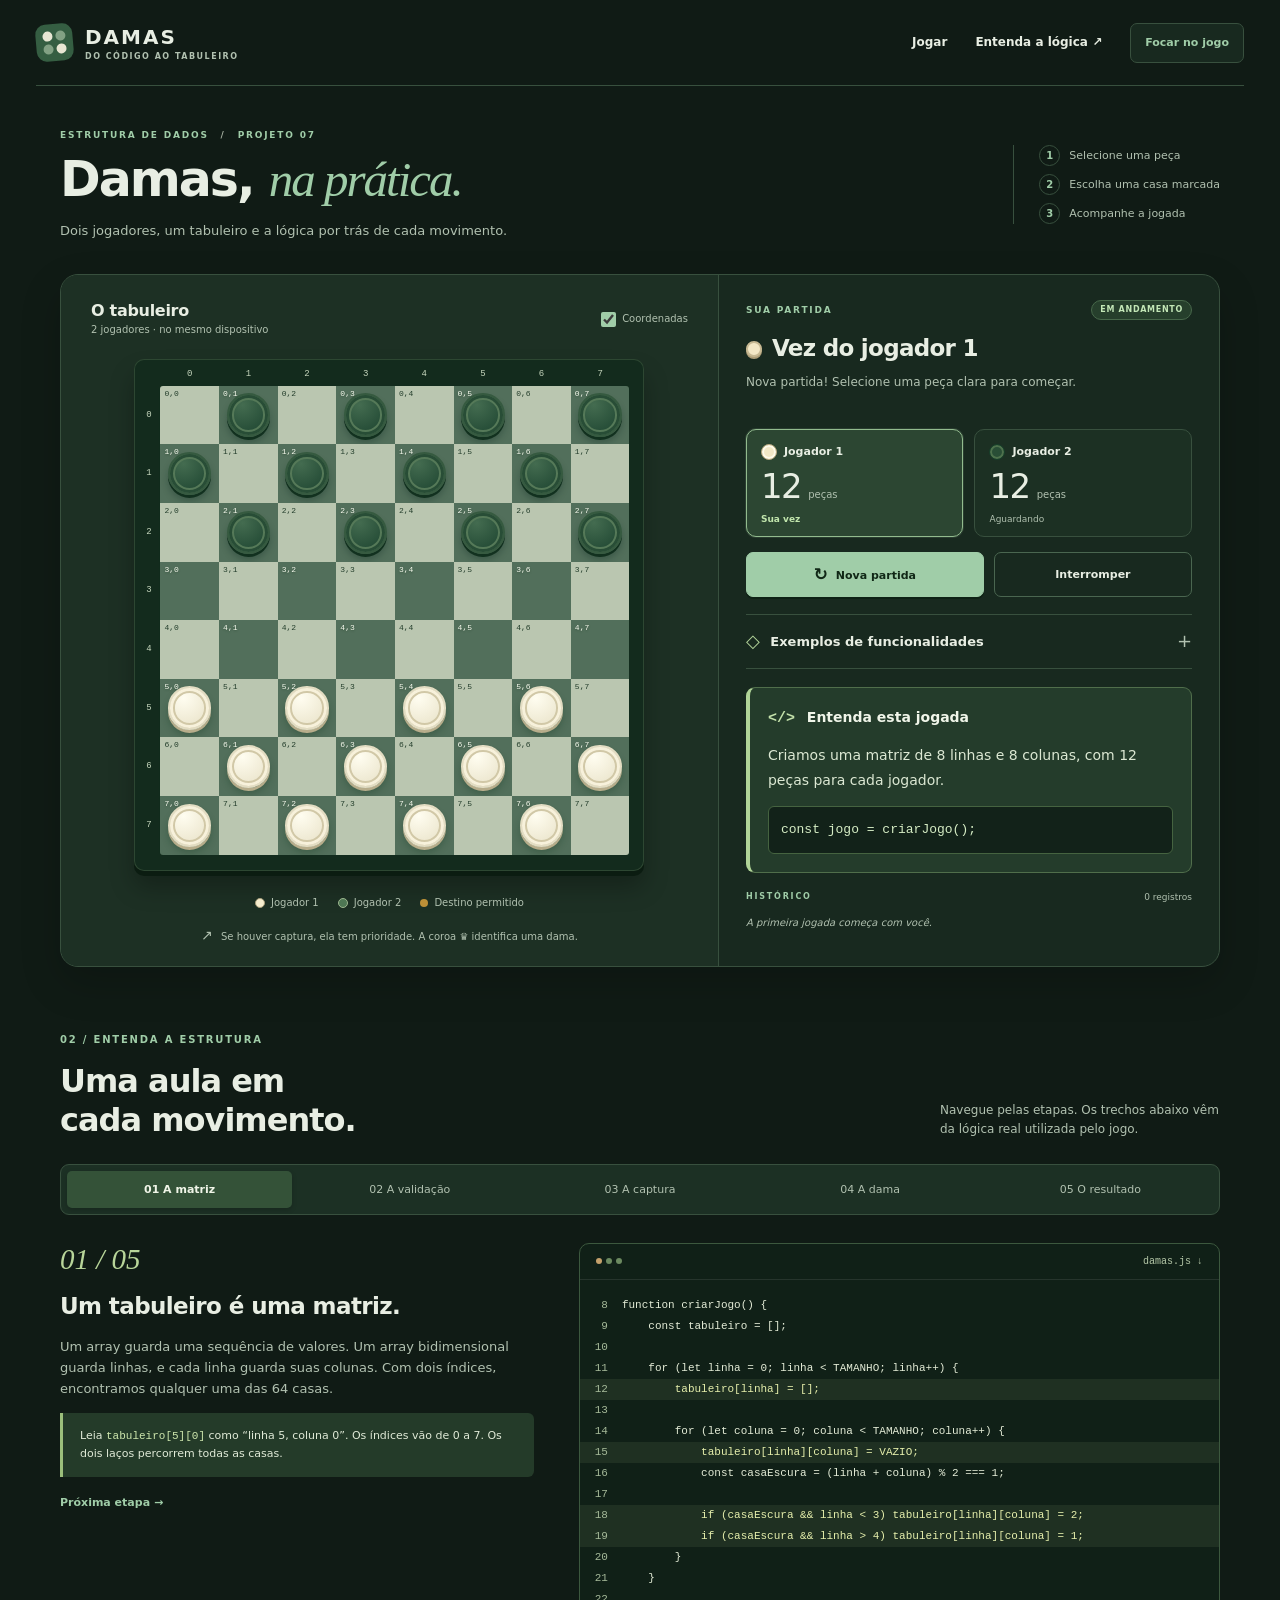
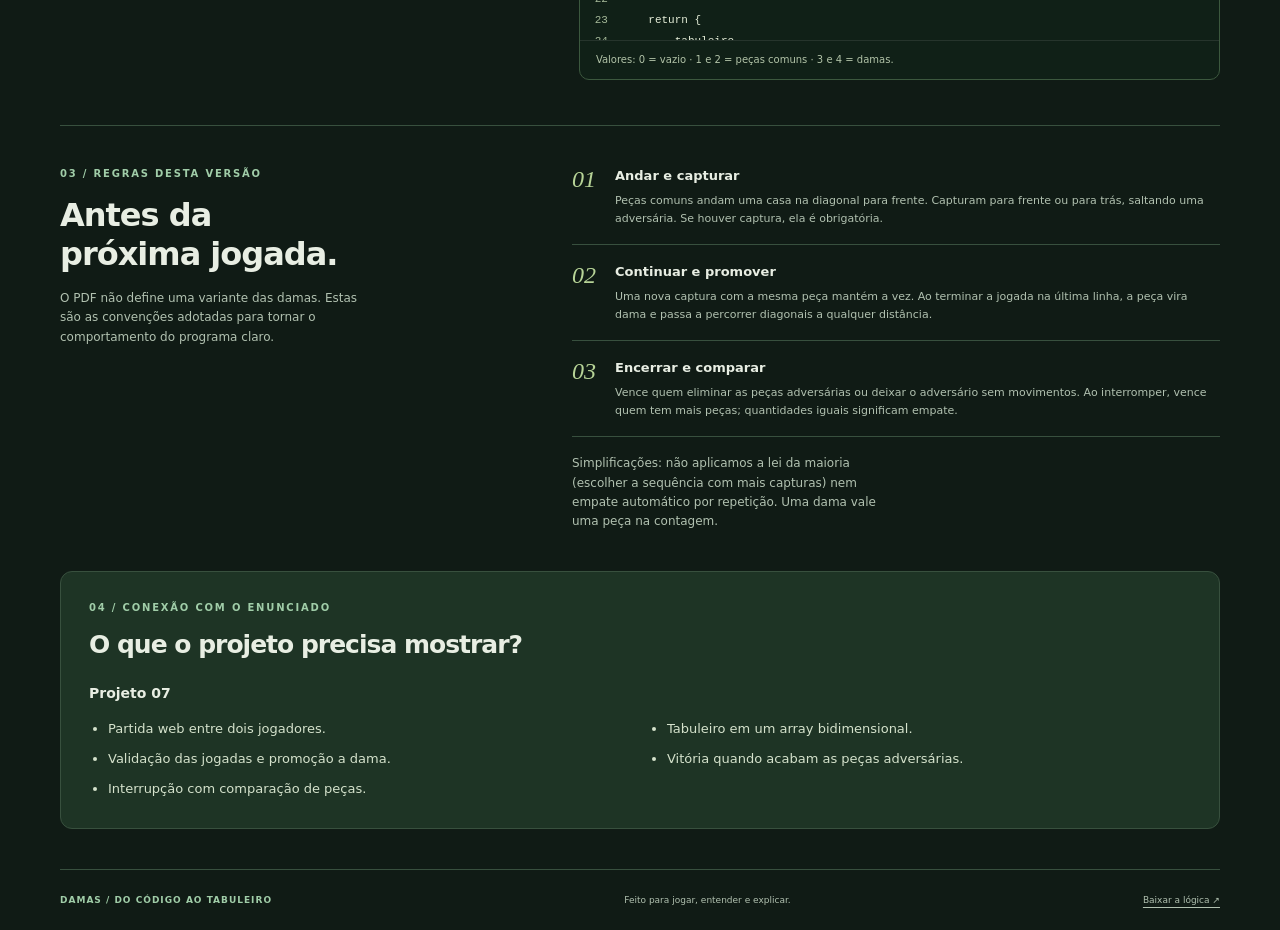
==== front/index.html @ d6d8fe50 "first commit" ====
<!doctype html>
<html lang="pt-BR">
<head>
    <meta charset="utf-8">
    <meta name="viewport" content="width=device-width, initial-scale=1">
    <meta name="description" content="Jogue damas a dois e entenda a lógica de cada movimento.">
    <meta name="theme-color" content="#101b15">
    <title>Damas — do código ao tabuleiro</title>
    <link rel="icon" href="data:,">
    <link rel="stylesheet" href="estilo.css">
    <script defer src="../back/damas.js"></script>
    <script defer src="codigo-fonte.js"></script>
    <script defer src="interface.js"></script>
    <script defer src="aula.js"></script>
    <script defer src="demonstracoes.js"></script>
</head>
<body>
    <header class="topo">
        <a class="marca" href="#inicio" aria-label="Damas, início">
            <span class="marca-icone" aria-hidden="true"><i></i><i></i><i></i><i></i></span>
            <span>DAMAS<span class="marca-sub">DO CÓDIGO AO TABULEIRO</span></span>
        </a>
        <nav aria-label="Navegação principal">
            <a href="#jogo" class="nav-jogar">Jogar</a>
            <a href="#aula" class="nav-aula">Entenda a lógica <span aria-hidden="true">↗</span></a>
            <button id="alternar-foco" type="button" class="botao-foco" aria-pressed="false">Focar no jogo</button>
        </nav>
    </header>
    <main id="inicio">
        <section class="introducao" aria-labelledby="titulo-principal">
            <div>
                <p class="etiqueta">ESTRUTURA DE DADOS <span aria-hidden="true">/</span> PROJETO 07</p>
                <h1 id="titulo-principal">Damas, <em>na prática.</em></h1>
                <p class="resumo">Dois jogadores, um tabuleiro e a lógica por trás de cada movimento.</p>
            </div>
            <div class="guia-rapido" aria-label="Como jogar">
                <span><b>1</b> Selecione uma peça</span>
                <span><b>2</b> Escolha uma casa marcada</span>
                <span><b>3</b> Acompanhe a jogada</span>
            </div>
        </section>
        <section id="jogo" class="laboratorio" aria-label="Jogo de damas">
            <div class="area-jogo">
                <div class="cabecalho-jogo">
                    <div><h2>O tabuleiro</h2><p>2 jogadores · no mesmo dispositivo</p></div>
                    <label class="alternador"><input id="mostrar-coordenadas" type="checkbox" checked><span>Coordenadas</span></label>
                </div>
                <div class="moldura">
                    <div class="colunas-tabuleiro" aria-hidden="true"><span>0</span><span>1</span><span>2</span><span>3</span><span>4</span><span>5</span><span>6</span><span>7</span></div>
                    <div class="linhas-tabuleiro" aria-hidden="true"><span>0</span><span>1</span><span>2</span><span>3</span><span>4</span><span>5</span><span>6</span><span>7</span></div>
                    <div id="tabuleiro" role="group" aria-label="Tabuleiro de damas de oito linhas e oito colunas"></div>
                </div>
                <div class="legenda">
                    <span><i class="ponto claro"></i> Jogador 1</span>
                    <span><i class="ponto escuro"></i> Jogador 2</span>
                    <span><i class="ponto destino"></i> Destino permitido</span>
                </div>
                <p class="dica-tabuleiro"><span aria-hidden="true">↗</span> Se houver captura, ela tem prioridade. A coroa <span aria-hidden="true">♛</span> identifica uma dama.</p>
            </div>
            <aside class="painel" aria-label="Controles e informações da partida">
                <div class="titulo-painel"><span class="etiqueta">SUA PARTIDA</span><span id="situacao" class="selo">EM ANDAMENTO</span></div>
                <div class="cabecalho-vez"><span id="indicador-vez" aria-hidden="true" data-jogador="1"></span><h2 id="vez">Vez do jogador 1</h2></div>
                <p id="mensagem" role="status" aria-live="polite">Selecione uma peça clara para começar.</p>
                <div class="placar" aria-label="Quantidade de peças">
                    <div id="jogador-1" class="cartao-jogador" data-ativo="true">
                        <span class="nome-jogador"><i class="mini-peca clara" aria-hidden="true"></i> Jogador 1</span>
                        <div><strong id="quantidade-1">12</strong><span>peças</span></div>
                        <small class="estado-jogador">Sua vez</small>
                    </div>
                    <div id="jogador-2" class="cartao-jogador" data-ativo="false">
                        <span class="nome-jogador"><i class="mini-peca escura" aria-hidden="true"></i> Jogador 2</span>
                        <div><strong id="quantidade-2">12</strong><span>peças</span></div>
                        <small class="estado-jogador">Aguardando</small>
                    </div>
                </div>
                <div class="acoes">
                    <button id="reiniciar" type="button" class="principal"><span aria-hidden="true">↻</span> Nova partida</button>
                    <button id="interromper" type="button" class="secundario">Interromper</button>
                </div>
                <details class="demonstracoes">
                    <summary><span><span class="icone-exemplo" aria-hidden="true">◇</span> Exemplos de funcionalidades</span><span class="mais" aria-hidden="true">+</span></summary>
                    <p>Escolha uma funcionalidade para testar em um tabuleiro preparado. Isso substitui a partida atual.</p>
                    <div class="botoes-demonstracao">
                        <button type="button" data-cenario="captura">Captura <span aria-hidden="true">↗</span></button>
                        <button type="button" data-cenario="promocao">Virar dama <span aria-hidden="true">♛</span></button>
                        <button type="button" data-cenario="vitoria">Vitória <span aria-hidden="true">✓</span></button>
                        <button type="button" data-cenario="interrupcao">Interrupção <span aria-hidden="true">‖</span></button>
                    </div>
                    <p>“Nova partida” restaura o tabuleiro completo.</p>
                </details>
                <div class="bloco-vivo">
                    <p class="etiqueta"><span aria-hidden="true">&lt;/&gt;</span> Entenda esta jogada</p>
                    <p id="explicacao-viva">Criamos uma matriz com 8 linhas e 8 colunas.</p>
                    <code id="codigo-vivo">const jogo = criarJogo();</code>
                </div>
                <div class="historico">
                    <div class="titulo-historico"><p class="etiqueta">HISTÓRICO</p><span id="contador-historico">0 registros</span></div>
                    <ol id="historico"><li class="vazio">A primeira jogada começa com você.</li></ol>
                </div>
            </aside>
        </section>
            <section id="aula" class="aula">
                <div class="titulo-secao">
                    <div>
                        <p class="etiqueta">02 / ENTENDA A ESTRUTURA</p>
                        <h2>Uma aula em<br />cada movimento.</h2>
                    </div>
                    <p>
                        Navegue pelas etapas. Os trechos abaixo vêm da lógica
                        real utilizada pelo jogo.
                    </p>
                </div>
                <div
                    class="abas"
                    role="tablist"
                    aria-label="Etapas da explicação"
                ></div>
                <div class="conteudo-aula">
                    <article>
                        <span id="numero-aula" class="numero-aula"></span>
                        <h3 id="titulo-aula"></h3>
                        <p id="texto-aula"></p>
                        <div id="detalhe-aula" class="detalhe-aula"></div>
                        <button id="proxima-aula" class="link-botao">
                            Próxima etapa →
                        </button>
                    </article>
                    <div class="janela-codigo">
                        <div class="barra-codigo">
                            <span><i></i><i></i><i></i></span
                            ><a id="arquivo-codigo" href="../back/damas.js" download
                                >damas.js ↓</a
                            >
                        </div>
                        <pre id="trecho-codigo" tabindex="0"></pre>
                        <p id="legenda-codigo"></p>
                    </div>
                </div>
            </section>
            <section class="regras">
                <div>
                    <p class="etiqueta">03 / REGRAS DESTA VERSÃO</p>
                    <h2>Antes da<br />próxima jogada.</h2>
                    <p>
                        O PDF não define uma variante das damas. Estas são as
                        convenções adotadas para tornar o comportamento do
                        programa claro.
                    </p>
                </div>
                <div class="lista-regras">
                    <article>
                        <span>01</span>
                        <div>
                            <h3>Andar e capturar</h3>
                            <p>
                                Peças comuns andam uma casa na diagonal para
                                frente. Capturam para frente ou para trás,
                                saltando uma adversária. Se houver captura, ela
                                é obrigatória.
                            </p>
                        </div>
                    </article>
                    <article>
                        <span>02</span>
                        <div>
                            <h3>Continuar e promover</h3>
                            <p>
                                Uma nova captura com a mesma peça mantém a vez.
                                Ao terminar a jogada na última linha, a peça
                                vira dama e passa a percorrer diagonais a
                                qualquer distância.
                            </p>
                        </div>
                    </article>
                    <article>
                        <span>03</span>
                        <div>
                            <h3>Encerrar e comparar</h3>
                            <p>
                                Vence quem eliminar as peças adversárias ou
                                deixar o adversário sem movimentos. Ao
                                interromper, vence quem tem mais peças;
                                quantidades iguais significam empate.
                            </p>
                        </div>
                    </article>
                    <p class="observacao">
                        Simplificações: não aplicamos a lei da maioria (escolher
                        a sequência com mais capturas) nem empate automático por
                        repetição. Uma dama vale uma peça na contagem.
                    </p>
                </div>
            </section>
            <section class="requisitos">
                <div>
                    <p class="etiqueta">04 / CONEXÃO COM O ENUNCIADO</p>
                    <h2>O que o projeto precisa mostrar?</h2>
                </div>
                <div class="colunas-requisitos">
                    <article>
                        <h3>Projeto 07</h3>
                        <ul>
                            <li>Partida web entre dois jogadores.</li>
                            <li>Tabuleiro em um array bidimensional.</li>
                            <li>Validação das jogadas e promoção a dama.</li>
                            <li>Vitória quando acabam as peças adversárias.</li>
                            <li>Interrupção com comparação de peças.</li>
                        </ul>
                    </article>
                </div>
            </section>
            <footer>
                <span>DAMAS / DO CÓDIGO AO TABULEIRO</span>
                <p>Feito para jogar, entender e explicar.</p>
                <a href="../back/damas.js" download>Baixar a lógica ↗</a>
            </footer>
        </main>
    </body>
</html>
---- front/estilo.css ----
/* 1. BASE E CORES — sem fontes ou bibliotecas externas. */
:root {
    color-scheme: dark;
    --fundo: #101b15;
    --papel: #18291f;
    --texto: #e8eee3;
    --verde: #a0cda8;
    --suave: #23392a;
    --muted: #b1c1b0;
    --linha: #38503e;
    --ouro: #eabe69;
    --serifa: Georgia, "Times New Roman", serif;
}
* { box-sizing: border-box; }
html { scroll-behavior: smooth; scroll-padding-top: 25px; }
body { margin: 0; color: var(--texto); background: var(--fundo); font: 15px/1.6 "Segoe UI", system-ui, sans-serif; }
a { color: inherit; text-underline-offset: 4px; }
button, input { font: inherit; }
button, a, input, summary { -webkit-tap-highlight-color: transparent; touch-action: manipulation; }
button { cursor: pointer; }
button:disabled { opacity: .4; cursor: default; }
:focus-visible { outline: 3px solid var(--ouro); outline-offset: 4px; }
h1, h2, h3, p { margin-top: 0; }
button { transition: background .16s, border-color .16s, box-shadow .16s; }
main { width: min(1160px, calc(100% - 72px)); margin: 0 auto; }
.etiqueta { color: var(--verde); font-size: 10px; font-weight: 700; letter-spacing: 1.8px; margin: 0 0 14px; }

/* 2. CABEÇALHO E INTRODUÇÃO */
.topo { width: min(1280px, calc(100% - 72px)); margin: auto; min-height: 86px; display: flex; align-items: center; justify-content: space-between; gap: 24px; border-bottom: 1px solid var(--linha); }
.marca { display: flex; align-items: center; gap: 12px; font-size: 20px; font-weight: 800; letter-spacing: 2px; text-decoration: none; line-height: 1.4; }
.marca-sub { display: block; font-size: 8px; letter-spacing: 1.5px; font-weight: 600; color: var(--muted); }
.marca-icone { width: 37px; height: 37px; padding: 7px; display: grid; grid-template-columns: 1fr 1fr; gap: 3px; border-radius: 10px; background: #355e42; transform: rotate(-5deg); }
.marca-icone i { border-radius: 50%; background: #e8e6d3; }
.marca-icone i:nth-child(2), .marca-icone i:nth-child(3) { background: #82a184; }
.topo nav { display: flex; align-items: center; gap: 28px; }
.topo nav a { text-decoration: none; font-size: 12px; font-weight: 600; }
.topo nav a:hover { color: #c6e6bd; }
.botao-foco { background: var(--papel); border: 1px solid var(--linha); color: var(--verde); border-radius: 7px; padding: 9px 14px; font-size: 11px; font-weight: 600; min-height: 40px; }
.botao-foco:hover, .botao-foco[aria-pressed="true"] { background: var(--verde); color: #112619; }
.introducao { display: flex; align-items: center; justify-content: space-between; gap: 36px; padding: 42px 0 32px; }
.introducao .etiqueta { font-size: 9px; margin-bottom: 10px; }
.introducao .etiqueta span { color: #a7b1a2; padding: 0 7px; }
h1 { font-size: clamp(34px, 4vw, 49px); line-height: 1.15; font-weight: 600; letter-spacing: -2px; margin-bottom: 12px; }
h1 em { color: var(--verde); font-family: var(--serifa); font-weight: 400; }
.resumo { margin: 0; font-size: 13px; color: var(--muted); }
.guia-rapido { display: grid; gap: 8px; border-left: 1px solid var(--linha); padding-left: 25px; flex-shrink: 0; }
.guia-rapido span { display: flex; align-items: center; gap: 9px; font-size: 11px; color: var(--muted); }
.guia-rapido b { display: grid; place-items: center; width: 21px; height: 21px; border: 1px solid var(--linha); border-radius: 50%; font-size: 10px; color: var(--verde); font-weight: 600; }

/* 3. TABULEIRO E PEÇAS */
.laboratorio { display: grid; grid-template-columns: minmax(0, 1.25fr) minmax(340px, .95fr); border: 1px solid var(--linha); border-radius: 18px; background: var(--papel); overflow: hidden; box-shadow: 0 16px 40px #00000030; }
.area-jogo { padding: 26px 30px 20px; background: #1d3024; border-right: 1px solid var(--linha); }
.cabecalho-jogo { display: flex; justify-content: space-between; align-items: center; gap: 12px; margin-bottom: 21px; }
.cabecalho-jogo h2 { font-size: 16px; letter-spacing: -.3px; font-weight: 650; margin: 0; }
.cabecalho-jogo p { margin: 2px 0 0; color: var(--muted); font-size: 10px; }
.alternador { display: flex; align-items: center; gap: 6px; font-size: 10px; cursor: pointer; color: var(--muted); }
.alternador input { width: 15px; height: 15px; accent-color: var(--verde); cursor: pointer; margin: 0; }
.moldura { display: grid; grid-template-columns: 19px minmax(0, 1fr); grid-template-rows: 19px auto; gap: 2px; width: 100%; max-width: 510px; margin: auto; padding: 6px 15px 16px 5px; border-radius: 10px; background: #132b1d; box-shadow: 0 5px 0 #0b1c11, 0 16px 25px #00000045, inset 0 0 0 1px #91b38135; }
.colunas-tabuleiro { grid-column: 2; display: grid; grid-template-columns: repeat(8, 1fr); align-items: center; text-align: center; }
.linhas-tabuleiro { grid-column: 1; grid-row: 2; display: grid; grid-template-rows: repeat(8, 1fr); align-items: center; text-align: center; }
.colunas-tabuleiro, .linhas-tabuleiro { color: #c6d6bd; font: 9px/1 ui-monospace, monospace; }
.moldura.sem-eixos .colunas-tabuleiro, .moldura.sem-eixos .linhas-tabuleiro { visibility: hidden; }
#tabuleiro { grid-column: 2; grid-row: 2; display: grid; grid-template-columns: repeat(8, minmax(0, 1fr)); aspect-ratio: 1; overflow: hidden; border-radius: 3px; outline: 1px solid #0b30211c; }
.casa { position: relative; aspect-ratio: 1; display: flex; align-items: center; justify-content: center; padding: 0; border: 0; border-radius: 0; background: #bac6b0; }
.casa.escura { background: #526f5b; }
.casa.escura:hover { background: #638367; }
.casa.ultima { background: #81915e; }
.casa.selecionada { background: #748451; box-shadow: inset 0 0 0 3px #f6d68b; z-index: 1; }
.casa:focus-visible { outline-offset: -4px; z-index: 2; }
.casa.possivel::after { content: ""; width: 23%; height: 23%; border-radius: 50%; background: #ffe09b; box-shadow: 0 0 0 5px #ffdf9433; }
.casa.possivel:hover { background: #738b53; }
.coordenada { position: absolute; left: 4px; top: 2px; font: 8px/1.5 ui-monospace, monospace; color: #233d2b; pointer-events: none; }
.escura .coordenada { color: #f8fbef; text-shadow: 0 1px 2px #25432a70; }
.sem-coordenadas .coordenada { display: none; }
.peca { display: grid; place-items: center; width: 74%; height: 74%; border-radius: 50%; border: 2px solid #e2dcc2; background: radial-gradient(circle at 35% 25%, #fffdf0, #e5dec2); box-shadow: 0 3px 0 #b7ad8b, 0 6px 7px #17382050, inset 0 0 0 3px #f7f1db, inset 0 0 0 5px #d1c8a7; color: #7f6c39; font-size: clamp(20px, 2.5vw, 34px); line-height: 1; pointer-events: none; transition: transform .18s; }
.casa.selecionada .peca { transform: translateY(-3px); }
.peca.jogador-2 { background: radial-gradient(circle at 35% 25%, #446c50, #183f2c); border-color: #365a40; box-shadow: 0 3px 0 #12311f, 0 6px 7px #102a2255, inset 0 0 0 3px #284d36, inset 0 0 0 5px #557958; color: #f9d78c; }
.legenda { display: flex; flex-wrap: wrap; justify-content: center; gap: 10px 19px; margin-top: 24px; color: var(--muted); font-size: 10px; }
.legenda span { display: flex; align-items: center; gap: 6px; }
.ponto { display: inline-block; width: 10px; height: 10px; border-radius: 50%; }
.ponto.claro { background: #f6edce; border: 1px solid #a99f7b; }
.ponto.escuro { background: #4e7754; border: 1px solid #9cb68e; }
.ponto.destino { width: 8px; height: 8px; background: #bd9037; }
.dica-tabuleiro { text-align: center; font-size: 10px; color: var(--muted); margin: 13px auto 0; max-width: 400px; }
.dica-tabuleiro > span:first-child { margin-right: 5px; font-size: 14px; }

/* 4. VEZ, PLACAR E CONTROLES */
.painel { padding: 25px 27px; min-width: 0; }
.titulo-painel { display: flex; align-items: center; justify-content: space-between; gap: 10px; margin-bottom: 14px; }
.titulo-painel .etiqueta { margin: 0; font-size: 9px; }
.selo { background: #263f2c; border: 1px solid #47684a; color: #c3e7b7; padding: 3px 8px; border-radius: 20px; font-size: 8px; font-weight: 700; letter-spacing: .7px; }
.selo[data-encerrado="true"] { background: #403721; border-color: #79643d; color: #f5d794; }
.cabecalho-vez { display: flex; align-items: center; gap: 10px; }
.cabecalho-vez h2 { font-size: 23px; font-weight: 650; line-height: 1.3; letter-spacing: -.7px; margin: 0; }
#indicador-vez { width: 16px; height: 16px; border-radius: 50%; background: #f3e8c6; border: 2px solid #c7b993; flex-shrink: 0; box-shadow: 0 2px 0 #ad9e78; }
#indicador-vez[data-jogador="2"] { background: #2d5037; border-color: #4a6a48; box-shadow: 0 2px 0 #1d3927; }
#indicador-vez[data-jogador="0"] { background: #c5ccb9; border-color: #a2ad91; box-shadow: none; }
#mensagem { min-height: 38px; font-size: 12px; color: var(--muted); line-height: 1.55; margin: 9px 0 18px; }
#mensagem[data-tipo="erro"] { color: #ffb49b; }
.placar { display: grid; grid-template-columns: 1fr 1fr; gap: 11px; }
.cartao-jogador { padding: 13px 14px 10px; border: 1px solid var(--linha); border-radius: 10px; background: #1c3023; }
.cartao-jogador[data-ativo="true"] { border-color: #92bb8e; background: #2c4632; box-shadow: 0 0 0 1px #92bb8e25; }
.nome-jogador { display: flex; align-items: center; gap: 7px; font-size: 11px; font-weight: 600; }
.mini-peca { display: inline-block; width: 16px; height: 16px; border-radius: 50%; }
.mini-peca.clara { background: #f3e8c6; border: 1px solid #b5a67e; box-shadow: inset 0 0 0 2px #fffae9; }
.mini-peca.escura { background: #294e36; border: 1px solid #173e29; box-shadow: inset 0 0 0 2px #4e724d; }
.cartao-jogador > div { display: flex; align-items: baseline; gap: 7px; }
.cartao-jogador strong { font-size: 34px; font-weight: 500; line-height: 1.5; letter-spacing: -1.5px; font-variant-numeric: tabular-nums; }
.cartao-jogador > div > span { color: var(--muted); font-size: 10px; }
.estado-jogador { display: block; color: var(--muted); font-size: 9px; }
.cartao-jogador[data-ativo="true"] .estado-jogador { color: #c2e6ad; font-weight: 700; }
.acoes { display: grid; grid-template-columns: 1.2fr 1fr; gap: 10px; margin: 15px 0 17px; }
.acoes button { min-height: 41px; border-radius: 7px; font-size: 11px; font-weight: 600; padding: 8px; }
.principal { border: 1px solid #a0cda8; background: #a0cda8; color: #102716; box-shadow: 0 2px 0 #0e2215; }
.principal:hover { background: #bce0b6; }
.principal span { font-size: 17px; margin-right: 4px; vertical-align: -1px; }
.secundario { border: 1px solid #4a6650; background: transparent; color: var(--texto); }
.secundario:hover:not(:disabled) { background: #34452d; border-color: #859969; }
.demonstracoes { border-top: 1px solid var(--linha); border-bottom: 1px solid var(--linha); margin-bottom: 18px; padding: 12px 0; }
summary { cursor: pointer; font-size: 11px; font-weight: 600; }
.demonstracoes summary { display: flex; align-items: center; justify-content: space-between; list-style: none; gap: 8px; font-size: 13px; }
.demonstracoes summary::-webkit-details-marker { display: none; }
.icone-exemplo { font-size: 18px; margin-right: 6px; vertical-align: -1px; color: #b4d59b; }
.mais { font-size: 18px; color: var(--muted); font-weight: 400; }
.demonstracoes[open] .mais { transform: rotate(45deg); }
.demonstracoes p { font-size: 12px; color: var(--muted); margin: 10px 0 0; line-height: 1.65; }
.botoes-demonstracao { display: grid; grid-template-columns: 1fr 1fr; gap: 7px; margin-top: 12px; }
.botoes-demonstracao button { display: flex; align-items: center; justify-content: space-between; min-height: 40px; padding: 8px 11px; border: 1px solid #4b6749; border-radius: 6px; background: #263e2d; color: #e1edd8; font-size: 12px; }
.botoes-demonstracao button:hover { background: #385535; border-color: #91b478; }
.bloco-vivo { background: #243c2b; border: 1px solid #506e4b; border-left: 4px solid #b0d497; border-radius: 9px; padding: 18px; }
.bloco-vivo .etiqueta { margin-bottom: 12px; font-size: 14px; font-weight: 700; letter-spacing: 0; color: #f0f5e9; }
.bloco-vivo .etiqueta span { margin-right: 7px; font-family: monospace; font-size: 15px; color: #c4e2ab; }
.bloco-vivo p:not(.etiqueta) { font-size: 14px; color: #dce8d3; line-height: 1.75; margin-bottom: 14px; }
.bloco-vivo code { display: block; padding: 12px; border: 1px solid #456340; border-radius: 6px; background: #122219; color: #d5ecc4; font: 13px/1.7 ui-monospace, Consolas, monospace; white-space: pre-wrap; overflow-wrap: anywhere; }
.historico { margin-top: 17px; }
.titulo-historico { display: flex; align-items: center; justify-content: space-between; margin-bottom: 7px; }
.titulo-historico .etiqueta { margin: 0; font-size: 8px; }
#contador-historico { color: var(--muted); font-size: 9px; }
.historico ol { max-height: 85px; overflow: auto; margin: 0; padding: 0 0 0 22px; color: var(--muted); font-size: 10px; }
.historico li { padding: 3px 0; }
.historico .vazio { list-style: none; margin-left: -22px; color: var(--muted); font-style: italic; }

/* 5. AULA, REGRAS E REFERÊNCIAS */
.aula { padding: 65px 0 45px; }
.titulo-secao { display: flex; justify-content: space-between; align-items: end; gap: 40px; margin-bottom: 25px; }
h2 { font-size: 32px; letter-spacing: -1px; line-height: 1.2; font-weight: 600; margin-bottom: 0; }
.titulo-secao > p { max-width: 280px; font-size: 12px; color: var(--muted); margin: 0; }
.abas { display: flex; gap: 5px; padding: 6px; background: #1c3024; border: 1px solid var(--linha); border-radius: 9px; overflow: auto; }
.abas button { flex: 1; background: transparent; color: var(--muted); border: 0; border-radius: 5px; padding: 10px 12px; font-size: 11px; white-space: nowrap; }
.abas button[aria-selected="true"] { background: #345238; color: #f0f5e8; font-weight: 650; box-shadow: 0 2px 5px #00000030; }
.abas button:hover { background: #2b4530; }
.conteudo-aula { display: grid; grid-template-columns: .85fr 1.15fr; gap: 45px; padding-top: 28px; }
.numero-aula { color: #b8d599; font: italic 29px var(--serifa); }
.conteudo-aula h3 { font-size: 23px; font-weight: 600; letter-spacing: -.6px; margin: 12px 0; }
.conteudo-aula article > p { font-size: 13px; color: var(--muted); }
.detalhe-aula { padding: 14px 17px; background: #243b29; border-left: 3px solid #9bbf7b; border-radius: 0 6px 6px 0; font-size: 11px; color: #e0ead7; }
.detalhe-aula code { color: #cee7ad; }
.link-botao { border: 0; background: transparent; padding: 17px 0; color: var(--verde); font-size: 11px; font-weight: 600; }
.janela-codigo { border: 1px solid #3c583e; border-radius: 10px; background: #102017; color: #e4ecd7; align-self: start; overflow: hidden; }
.barra-codigo { display: flex; align-items: center; justify-content: space-between; border-bottom: 1px solid #ffffff17; padding: 12px 16px; color: #b5c7a8; font: 10px ui-monospace, monospace; }
.barra-codigo a { text-decoration: none; }
.barra-codigo i { display: inline-block; width: 6px; height: 6px; border-radius: 50%; background: #6c8a60; margin-right: 4px; }
.barra-codigo i:first-child { background: #c5a16c; }
.janela-codigo pre { max-height: 360px; overflow: auto; margin: 0; padding: 15px 0; font: 11px/1.9 ui-monospace, Consolas, monospace; tab-size: 4; scrollbar-color: #66845d #102017; }
.linha-codigo { display: block; min-height: 21px; min-width: max-content; padding-right: 16px; }
.linha-codigo.destaque { background: #b6d49b16; color: #e6efac; }
.numero-linha { display: inline-block; width: 42px; padding-right: 14px; text-align: right; color: #a5b999; user-select: none; }
.janela-codigo > p { padding: 11px 16px; margin: 0; border-top: 1px solid #ffffff17; font-size: 10px; color: #b2c3a8; }
.regras { display: grid; grid-template-columns: .8fr 1.2fr; gap: 80px; padding: 40px 0; border-top: 1px solid var(--linha); }
.regras > div > p:not(.etiqueta) { max-width: 310px; color: var(--muted); font-size: 12px; margin-top: 16px; }
.lista-regras article { display: flex; gap: 19px; padding-bottom: 17px; margin-bottom: 17px; border-bottom: 1px solid var(--linha); }
.lista-regras article > span { color: #b7d497; font: italic 24px var(--serifa); }
.lista-regras h3 { font-size: 13px; margin: 0 0 5px; }
.lista-regras article p, .observacao { font-size: 11px; color: var(--muted); margin-bottom: 0; }
.requisitos { background: #1e3425; border: 1px solid var(--linha); border-radius: 12px; padding: 28px; margin: 0 0 40px; }
.requisitos h2 { font-size: 25px; }
.colunas-requisitos { margin: 22px 0 0; }
.colunas-requisitos h3 { font-size: 14px; margin-bottom: 12px; }
.colunas-requisitos ul { display: grid; grid-template-columns: 1fr 1fr; gap: 8px 35px; color: #d5e2cc; font-size: 13px; padding-left: 19px; line-height: 1.7; margin-bottom: 0; }
footer { display: flex; justify-content: space-between; gap: 22px; border-top: 1px solid var(--linha); padding: 23px 0; font-size: 9px; color: var(--muted); }
footer > span { font-weight: 700; letter-spacing: 1px; color: var(--verde); }
footer p { margin-bottom: 0; }

/* 6. MODO DE FOCO E ADAPTAÇÃO PARA TELAS MENORES */
.modo-foco .introducao, .modo-foco .aula, .modo-foco .regras, .modo-foco .requisitos, .modo-foco footer, .modo-foco .nav-aula, .modo-foco .nav-jogar { display: none; }
.modo-foco .laboratorio { margin-top: 24px; margin-bottom: 24px; }
.modo-foco .moldura { max-width: min(62vh, 570px); }
@media (max-width: 1000px) {
    main, .topo { width: calc(100% - 44px); }
    .laboratorio { grid-template-columns: minmax(0, 1fr) minmax(310px, .9fr); }
    .area-jogo { padding: 23px 20px; }
    .painel { padding: 23px 20px; }
    .guia-rapido { padding-left: 20px; }
    h1 { font-size: 38px; }
    .cabecalho-vez h2 { font-size: 21px; }
    .topo nav { gap: 20px; }
}
@media (max-width: 760px) {
    .laboratorio { grid-template-columns: 1fr; }
    .area-jogo { border-right: 0; border-bottom: 1px solid var(--linha); padding: 23px 26px; }
    .painel { padding: 25px 26px; }
    .moldura { max-width: 480px; }
    .peca { font-size: clamp(21px, 6vw, 36px); }
    .introducao { padding: 30px 0 24px; gap: 20px; }
    .guia-rapido { display: none; }
    .conteudo-aula { gap: 25px; }
    .regras { gap: 35px; }
    .nav-jogar { display: none; }
    .modo-foco .moldura { max-width: 480px; }
}
@media (max-width: 560px) {
    main, .topo { width: calc(100% - 30px); }
    .topo { min-height: 72px; gap: 12px; }
    .marca { font-size: 17px; gap: 9px; }
    .marca-sub { display: none; }
    .marca-icone { width: 32px; height: 32px; }
    .nav-aula { display: none; }
    .botao-foco { font-size: 10px; padding: 8px 10px; }
    h1 { font-size: 35px; letter-spacing: -1.5px; }
    .resumo { max-width: 285px; font-size: 12px; }
    .laboratorio { border-radius: 12px; }
    .area-jogo { padding: 20px 15px 18px; }
    .cabecalho-jogo { margin-bottom: 17px; }
    .cabecalho-jogo h2 { font-size: 15px; }
    .cabecalho-jogo p { font-size: 9px; }
    .alternador { font-size: 9px; gap: 4px; }
    .moldura { grid-template-columns: 14px minmax(0, 1fr); grid-template-rows: 16px auto; padding: 4px 10px 11px 3px; gap: 1px; }
    .colunas-tabuleiro, .linhas-tabuleiro { font-size: 8px; }
    .coordenada { font-size: 7px; left: 2px; top: 0; }
    .peca { width: 76%; height: 76%; border-width: 1px; box-shadow: 0 2px 0 #b7ad8b, 0 4px 4px #17382040, inset 0 0 0 2px #f7f1db, inset 0 0 0 3px #d1c8a7; }
    .peca.jogador-2 { box-shadow: 0 2px 0 #12311f, 0 4px 4px #102a2244, inset 0 0 0 2px #284d36, inset 0 0 0 3px #557958; }
    .legenda { gap: 10px; font-size: 9px; margin-top: 19px; }
    .dica-tabuleiro { font-size: 9px; }
    .painel { padding: 22px 19px; }
    .acoes button { min-height: 44px; }
    .botoes-demonstracao button { min-height: 42px; }
    .aula { padding: 40px 0 30px; }
    .titulo-secao { display: block; margin-bottom: 20px; }
    .titulo-secao > p { margin-top: 14px; max-width: 100%; }
    h2 { font-size: 29px; }
    .abas { gap: 2px; }
    .abas button { padding: 10px 11px; font-size: 10px; }
    .conteudo-aula { grid-template-columns: 1fr; gap: 15px; padding-top: 23px; }
    .conteudo-aula h3 { font-size: 22px; }
    .regras { grid-template-columns: 1fr; gap: 20px; padding: 30px 0; }
    .regras > div > p:not(.etiqueta) { max-width: none; }
    .requisitos { padding: 22px; }
    .colunas-requisitos ul { grid-template-columns: 1fr; gap: 10px; }
    footer { flex-wrap: wrap; gap: 12px; }
    footer p { display: none; }
}
@media (prefers-reduced-motion: reduce) {
    html { scroll-behavior: auto; }
    *, *::before, *::after { transition: none !important; }
}
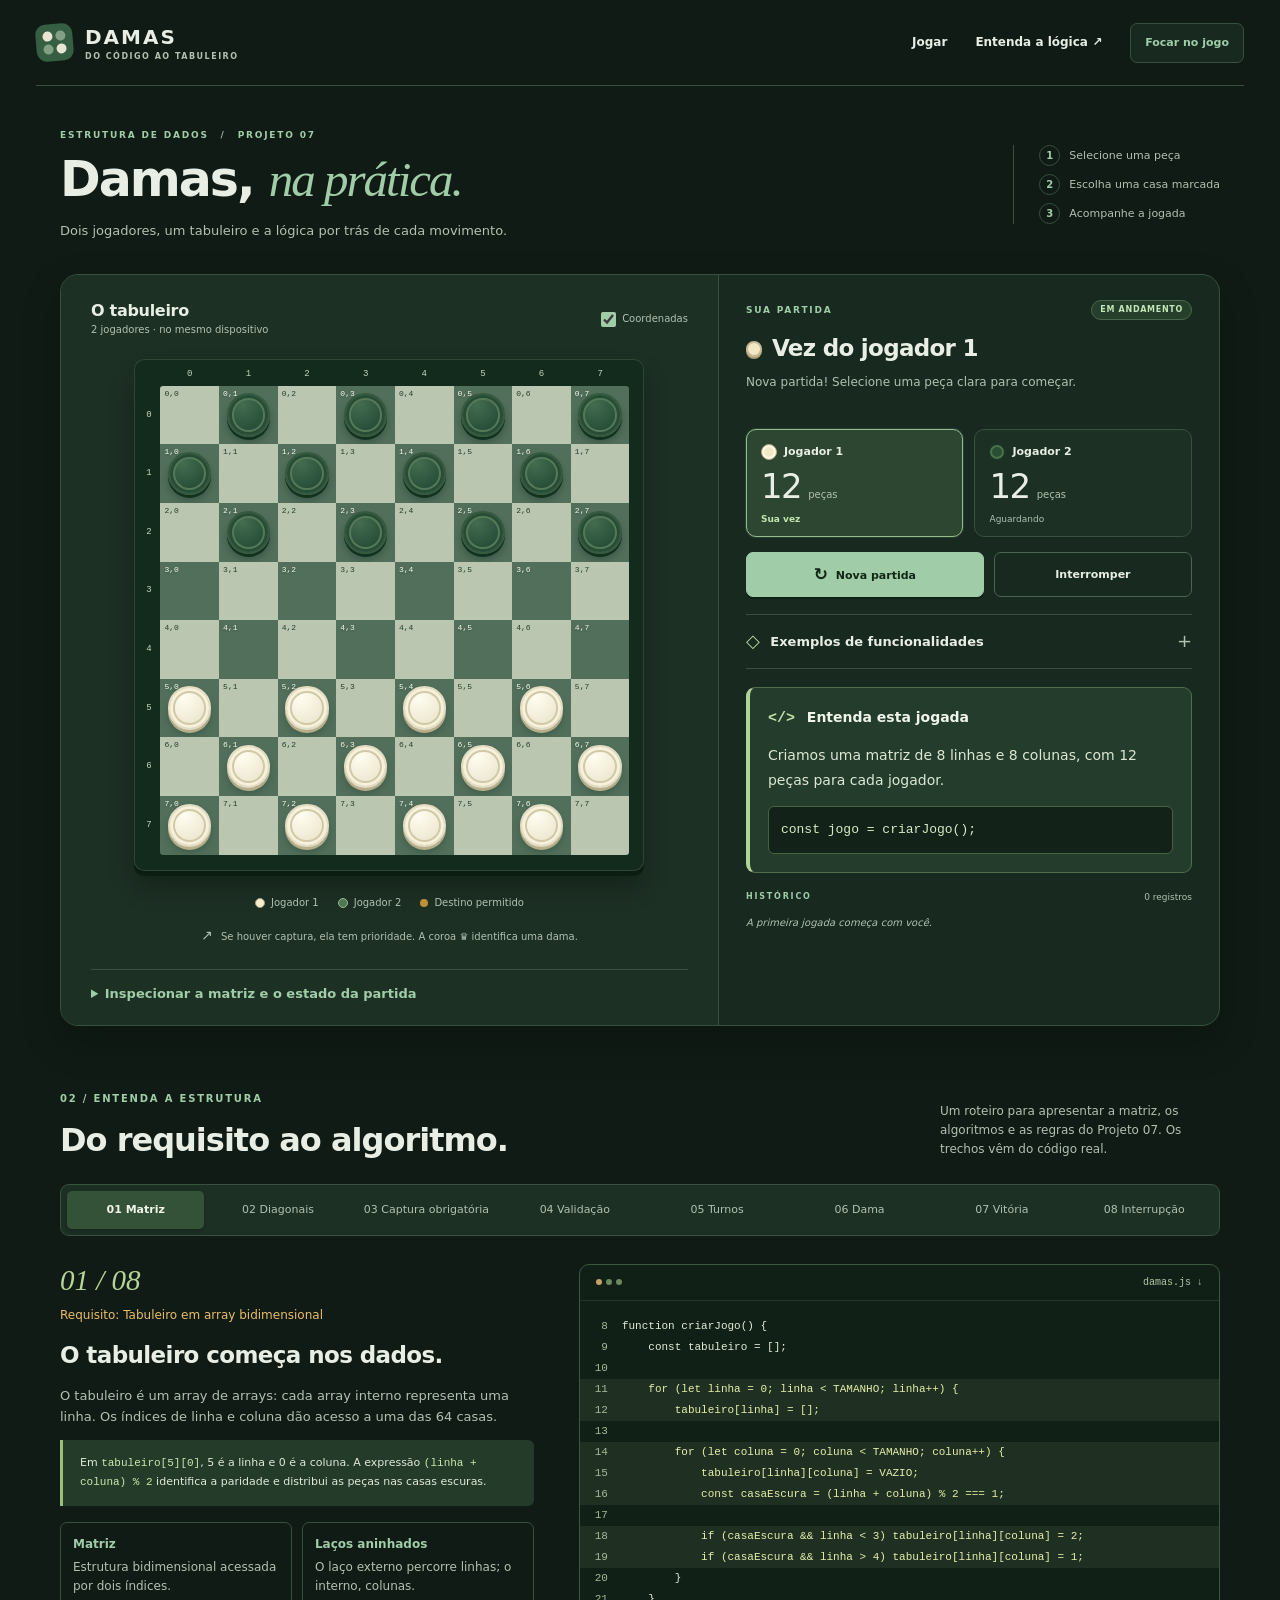
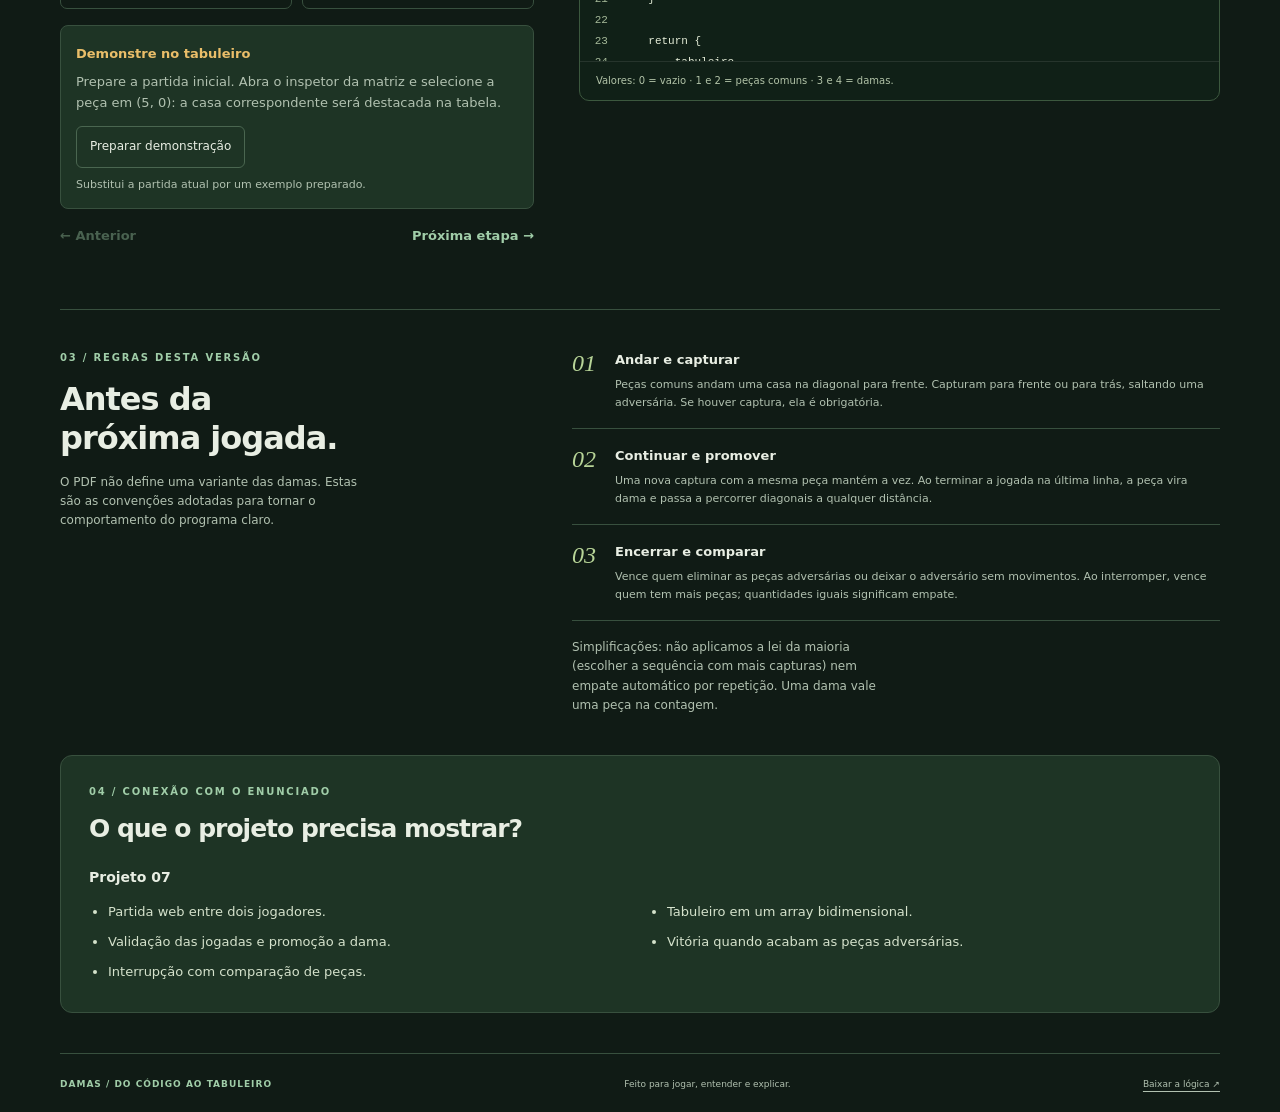
==== commit f1822ddb: "feat: aprimora explicações e demonstrações interativas do jogo" ====
--- a/front/index.html
+++ b/front/index.html
@@ -56,6 +56,12 @@
                     <span><i class="ponto destino"></i> Destino permitido</span>
                 </div>
                 <p class="dica-tabuleiro"><span aria-hidden="true">↗</span> Se houver captura, ela tem prioridade. A coroa <span aria-hidden="true">♛</span> identifica uma dama.</p>
+                <details class="inspecao-matriz">
+                    <summary>Inspecionar a matriz e o estado da partida</summary>
+                    <p>Os mesmos dados do tabuleiro: 0 = vazio; 1 e 2 = peças; 3 e 4 = damas. A seleção aparece nas duas representações.</p>
+                    <div class="rolagem-matriz"><table id="matriz-viva"><caption>jogo.tabuleiro — índices de 0 a 7</caption></table></div>
+                    <pre id="estado-vivo"></pre>
+                </details>
             </div>
             <aside class="painel" aria-label="Controles e informações da partida">
                 <div class="titulo-painel"><span class="etiqueta">SUA PARTIDA</span><span id="situacao" class="selo">EM ANDAMENTO</span></div>
@@ -82,9 +88,12 @@
                     <p>Escolha uma funcionalidade para testar em um tabuleiro preparado. Isso substitui a partida atual.</p>
                     <div class="botoes-demonstracao">
                         <button type="button" data-cenario="captura">Captura <span aria-hidden="true">↗</span></button>
+                        <button type="button" data-cenario="capturaTras">Capturar para trás <span aria-hidden="true">↘</span></button>
                         <button type="button" data-cenario="promocao">Virar dama <span aria-hidden="true">♛</span></button>
                         <button type="button" data-cenario="vitoria">Vitória <span aria-hidden="true">✓</span></button>
                         <button type="button" data-cenario="interrupcao">Interrupção <span aria-hidden="true">‖</span></button>
+                        <button type="button" data-cenario="dama">Mover dama <span aria-hidden="true">♛</span></button>
+                        <button type="button" data-cenario="empate">Empate <span aria-hidden="true">=</span></button>
                     </div>
                     <p>“Nova partida” restaura o tabuleiro completo.</p>
                 </details>
@@ -103,11 +112,10 @@
                 <div class="titulo-secao">
                     <div>
                         <p class="etiqueta">02 / ENTENDA A ESTRUTURA</p>
-                        <h2>Uma aula em<br />cada movimento.</h2>
+                        <h2>Do requisito ao algoritmo.</h2>
                     </div>
                     <p>
-                        Navegue pelas etapas. Os trechos abaixo vêm da lógica
-                        real utilizada pelo jogo.
+                        Um roteiro para apresentar a matriz, os algoritmos e as regras do Projeto 07. Os trechos vêm do código real.
                     </p>
                 </div>
                 <div
@@ -118,12 +126,13 @@
                 <div class="conteudo-aula">
                     <article>
                         <span id="numero-aula" class="numero-aula"></span>
+                        <p id="requisito-aula" class="requisito-aula"></p>
                         <h3 id="titulo-aula"></h3>
                         <p id="texto-aula"></p>
                         <div id="detalhe-aula" class="detalhe-aula"></div>
-                        <button id="proxima-aula" class="link-botao">
-                            Próxima etapa →
-                        </button>
+                        <dl id="termos-aula" class="termos-aula"></dl>
+                        <div class="demo-aula"><strong>Demonstre no tabuleiro</strong><p id="instrucao-aula"></p><button id="preparar-aula" type="button" class="secundario">Preparar demonstração</button><small>Substitui a partida atual por um exemplo preparado.</small></div>
+                        <div class="navegacao-aula"><button id="anterior-aula" type="button" class="link-botao">← Anterior</button><button id="proxima-aula" type="button" class="link-botao">Próxima etapa →</button></div>
                     </article>
                     <div class="janela-codigo">
                         <div class="barra-codigo">
--- a/front/estilo.css
+++ b/front/estilo.css
@@ -253,3 +253,41 @@
     html { scroll-behavior: auto; }
     *, *::before, *::after { transition: none !important; }
 }
+
+/* 7. ROTEIRO DE APRESENTAÇÃO E INSPEÇÃO DOS DADOS */
+[hidden] { display: none !important; }
+.inspecao-matriz { margin-top: 23px; padding: 14px 0 0; border-top: 1px solid var(--linha); }
+.inspecao-matriz summary { font-size: 13px; color: var(--verde); }
+.inspecao-matriz p { font-size: 12px; color: var(--muted); margin: 12px 0; }
+.rolagem-matriz { overflow-x: auto; }
+#matriz-viva { border-collapse: collapse; width: 100%; text-align: center; font: 13px/1.5 Consolas, monospace; }
+#matriz-viva caption { text-align: left; padding-bottom: 10px; color: var(--muted); font-size: 12px; }
+#matriz-viva td, #matriz-viva th { border: 1px solid var(--linha); padding: 5px; }
+#matriz-viva th { color: var(--verde); background: #13251a; }
+#matriz-viva td[data-valor="0"] { color: #869a83; }
+#matriz-viva td[data-valor="1"], #matriz-viva td[data-valor="3"] { color: #fff0cb; background: #3c4f32; }
+#matriz-viva td[data-valor="2"], #matriz-viva td[data-valor="4"] { color: #b8e7c2; background: #203d2a; }
+#matriz-viva td.matriz-selecionada { outline: 2px solid var(--ouro); outline-offset: -2px; }
+#estado-vivo { font: 12px/1.6 Consolas, monospace; color: #d5ecc4; white-space: pre-wrap; }
+.requisito-aula { margin: 9px 0; color: var(--ouro) !important; font-size: 12px !important; }
+.termos-aula { display: grid; grid-template-columns: 1fr 1fr; gap: 10px; margin: 16px 0; }
+.termos-aula > div { padding: 12px; border: 1px solid var(--linha); border-radius: 7px; }
+.termos-aula dt { color: var(--verde); font-weight: 650; font-size: 12px; }
+.termos-aula dd { margin: 4px 0 0; color: var(--muted); font-size: 12px; }
+.demo-aula { background: #1e3425; border: 1px solid var(--linha); border-radius: 8px; padding: 15px; }
+.demo-aula strong { font-size: 13px; color: var(--ouro); }
+.demo-aula p { font-size: 13px; margin: 7px 0 12px; color: var(--muted); }
+.demo-aula button { border-radius: 6px; padding: 9px 13px; font-size: 12px; min-height: 42px; }
+.demo-aula small { display: block; color: var(--muted); font-size: 11px; margin-top: 8px; }
+.navegacao-aula { display: flex; justify-content: space-between; gap: 12px; }
+.navegacao-aula button { min-height: 44px; font-size: 13px; }
+.conteudo-aula > article, .conteudo-aula > .janela-codigo { min-width: 0; }
+@media (max-width: 1000px) {
+    .topo nav { gap: 10px; }
+}
+@media (max-width: 760px) {
+    .topo { flex-wrap: wrap; padding: 14px 0; }
+    .topo nav { flex-wrap: wrap; gap: 8px; }
+    .topo .nav-aula { display: none; }
+    .termos-aula { grid-template-columns: 1fr; }
+}
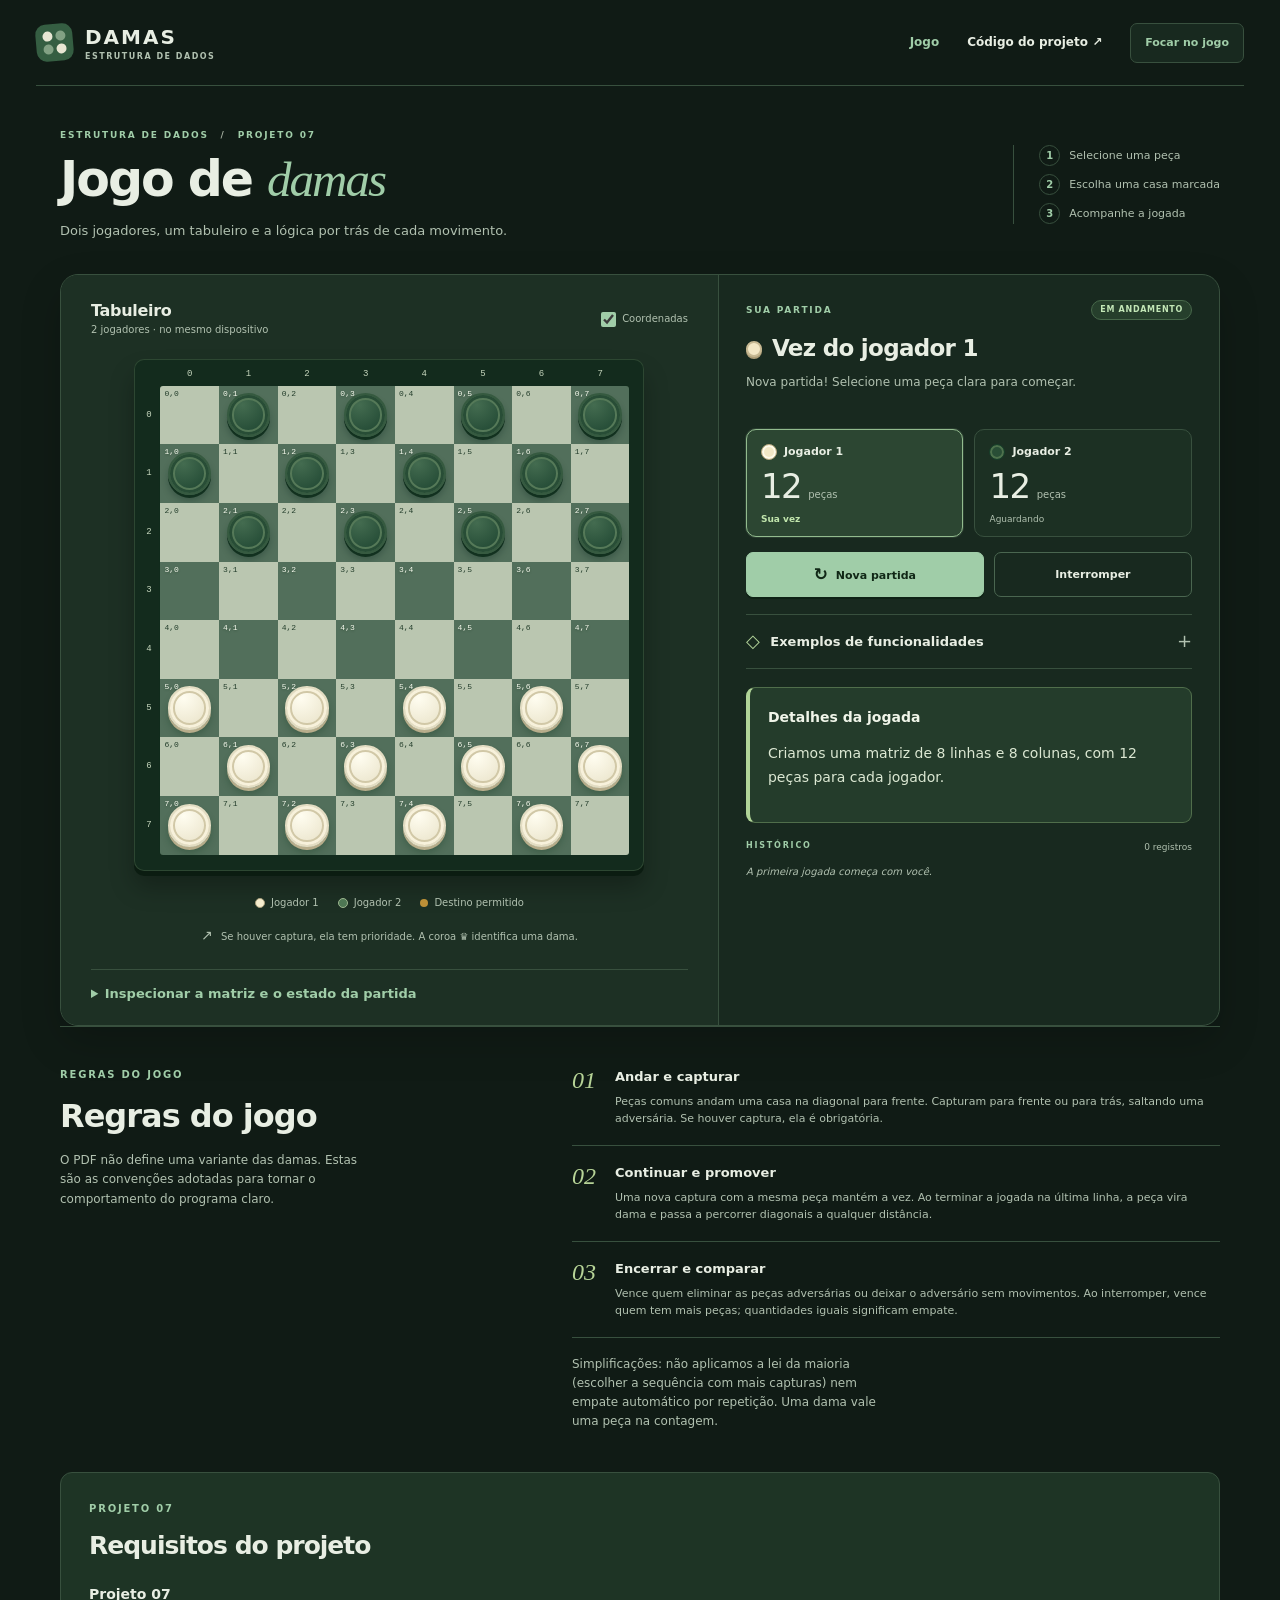
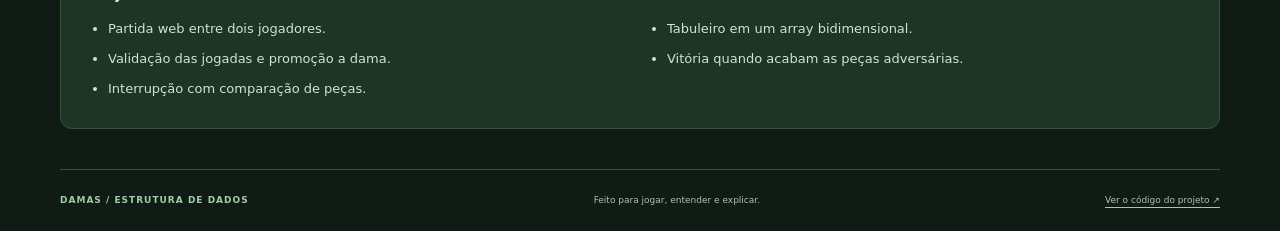
==== commit 8bbf7d17: "feat: simplifica jogo de damas e separa apresentação do código" ====
--- a/front/index.html
+++ b/front/index.html
@@ -5,24 +5,22 @@
     <meta name="viewport" content="width=device-width, initial-scale=1">
     <meta name="description" content="Jogue damas a dois e entenda a lógica de cada movimento.">
     <meta name="theme-color" content="#101b15">
-    <title>Damas — do código ao tabuleiro</title>
+    <title>Jogo de damas | Estrutura de Dados</title>
     <link rel="icon" href="data:,">
     <link rel="stylesheet" href="estilo.css">
     <script defer src="../back/damas.js"></script>
-    <script defer src="codigo-fonte.js"></script>
     <script defer src="interface.js"></script>
-    <script defer src="aula.js"></script>
     <script defer src="demonstracoes.js"></script>
 </head>
 <body>
     <header class="topo">
         <a class="marca" href="#inicio" aria-label="Damas, início">
             <span class="marca-icone" aria-hidden="true"><i></i><i></i><i></i><i></i></span>
-            <span>DAMAS<span class="marca-sub">DO CÓDIGO AO TABULEIRO</span></span>
+            <span>DAMAS<span class="marca-sub">ESTRUTURA DE DADOS</span></span>
         </a>
         <nav aria-label="Navegação principal">
-            <a href="#jogo" class="nav-jogar">Jogar</a>
-            <a href="#aula" class="nav-aula">Entenda a lógica <span aria-hidden="true">↗</span></a>
+            <a href="index.html" class="nav-jogar" aria-current="page">Jogo</a>
+            <a href="codigo.html" class="nav-codigo">Código do projeto <span aria-hidden="true">↗</span></a>
             <button id="alternar-foco" type="button" class="botao-foco" aria-pressed="false">Focar no jogo</button>
         </nav>
     </header>
@@ -30,7 +28,7 @@
         <section class="introducao" aria-labelledby="titulo-principal">
             <div>
                 <p class="etiqueta">ESTRUTURA DE DADOS <span aria-hidden="true">/</span> PROJETO 07</p>
-                <h1 id="titulo-principal">Damas, <em>na prática.</em></h1>
+                <h1 id="titulo-principal">Jogo de <em>damas</em></h1>
                 <p class="resumo">Dois jogadores, um tabuleiro e a lógica por trás de cada movimento.</p>
             </div>
             <div class="guia-rapido" aria-label="Como jogar">
@@ -42,7 +40,7 @@
         <section id="jogo" class="laboratorio" aria-label="Jogo de damas">
             <div class="area-jogo">
                 <div class="cabecalho-jogo">
-                    <div><h2>O tabuleiro</h2><p>2 jogadores · no mesmo dispositivo</p></div>
+                    <div><h2>Tabuleiro</h2><p>2 jogadores · no mesmo dispositivo</p></div>
                     <label class="alternador"><input id="mostrar-coordenadas" type="checkbox" checked><span>Coordenadas</span></label>
                 </div>
                 <div class="moldura">
@@ -98,9 +96,8 @@
                     <p>“Nova partida” restaura o tabuleiro completo.</p>
                 </details>
                 <div class="bloco-vivo">
-                    <p class="etiqueta"><span aria-hidden="true">&lt;/&gt;</span> Entenda esta jogada</p>
+                    <p class="etiqueta">Detalhes da jogada</p>
                     <p id="explicacao-viva">Criamos uma matriz com 8 linhas e 8 colunas.</p>
-                    <code id="codigo-vivo">const jogo = criarJogo();</code>
                 </div>
                 <div class="historico">
                     <div class="titulo-historico"><p class="etiqueta">HISTÓRICO</p><span id="contador-historico">0 registros</span></div>
@@ -108,48 +105,10 @@
                 </div>
             </aside>
         </section>
-            <section id="aula" class="aula">
-                <div class="titulo-secao">
-                    <div>
-                        <p class="etiqueta">02 / ENTENDA A ESTRUTURA</p>
-                        <h2>Do requisito ao algoritmo.</h2>
-                    </div>
-                    <p>
-                        Um roteiro para apresentar a matriz, os algoritmos e as regras do Projeto 07. Os trechos vêm do código real.
-                    </p>
-                </div>
-                <div
-                    class="abas"
-                    role="tablist"
-                    aria-label="Etapas da explicação"
-                ></div>
-                <div class="conteudo-aula">
-                    <article>
-                        <span id="numero-aula" class="numero-aula"></span>
-                        <p id="requisito-aula" class="requisito-aula"></p>
-                        <h3 id="titulo-aula"></h3>
-                        <p id="texto-aula"></p>
-                        <div id="detalhe-aula" class="detalhe-aula"></div>
-                        <dl id="termos-aula" class="termos-aula"></dl>
-                        <div class="demo-aula"><strong>Demonstre no tabuleiro</strong><p id="instrucao-aula"></p><button id="preparar-aula" type="button" class="secundario">Preparar demonstração</button><small>Substitui a partida atual por um exemplo preparado.</small></div>
-                        <div class="navegacao-aula"><button id="anterior-aula" type="button" class="link-botao">← Anterior</button><button id="proxima-aula" type="button" class="link-botao">Próxima etapa →</button></div>
-                    </article>
-                    <div class="janela-codigo">
-                        <div class="barra-codigo">
-                            <span><i></i><i></i><i></i></span
-                            ><a id="arquivo-codigo" href="../back/damas.js" download
-                                >damas.js ↓</a
-                            >
-                        </div>
-                        <pre id="trecho-codigo" tabindex="0"></pre>
-                        <p id="legenda-codigo"></p>
-                    </div>
-                </div>
-            </section>
             <section class="regras">
                 <div>
-                    <p class="etiqueta">03 / REGRAS DESTA VERSÃO</p>
-                    <h2>Antes da<br />próxima jogada.</h2>
+                    <p class="etiqueta">REGRAS DO JOGO</p>
+                    <h2>Regras do jogo</h2>
                     <p>
                         O PDF não define uma variante das damas. Estas são as
                         convenções adotadas para tornar o comportamento do
@@ -202,8 +161,8 @@
             </section>
             <section class="requisitos">
                 <div>
-                    <p class="etiqueta">04 / CONEXÃO COM O ENUNCIADO</p>
-                    <h2>O que o projeto precisa mostrar?</h2>
+                    <p class="etiqueta">PROJETO 07</p>
+                    <h2>Requisitos do projeto</h2>
                 </div>
                 <div class="colunas-requisitos">
                     <article>
@@ -219,9 +178,9 @@
                 </div>
             </section>
             <footer>
-                <span>DAMAS / DO CÓDIGO AO TABULEIRO</span>
+                <span>DAMAS / ESTRUTURA DE DADOS</span>
                 <p>Feito para jogar, entender e explicar.</p>
-                <a href="../back/damas.js" download>Baixar a lógica ↗</a>
+                <a href="codigo.html">Ver o código do projeto ↗</a>
             </footer>
         </main>
     </body>
--- a/front/estilo.css
+++ b/front/estilo.css
@@ -291,3 +291,5 @@
     .topo .nav-aula { display: none; }
     .termos-aula { grid-template-columns: 1fr; }
 }
+
+.topo nav a[aria-current="page"] { color: var(--verde); font-weight: 700; }
